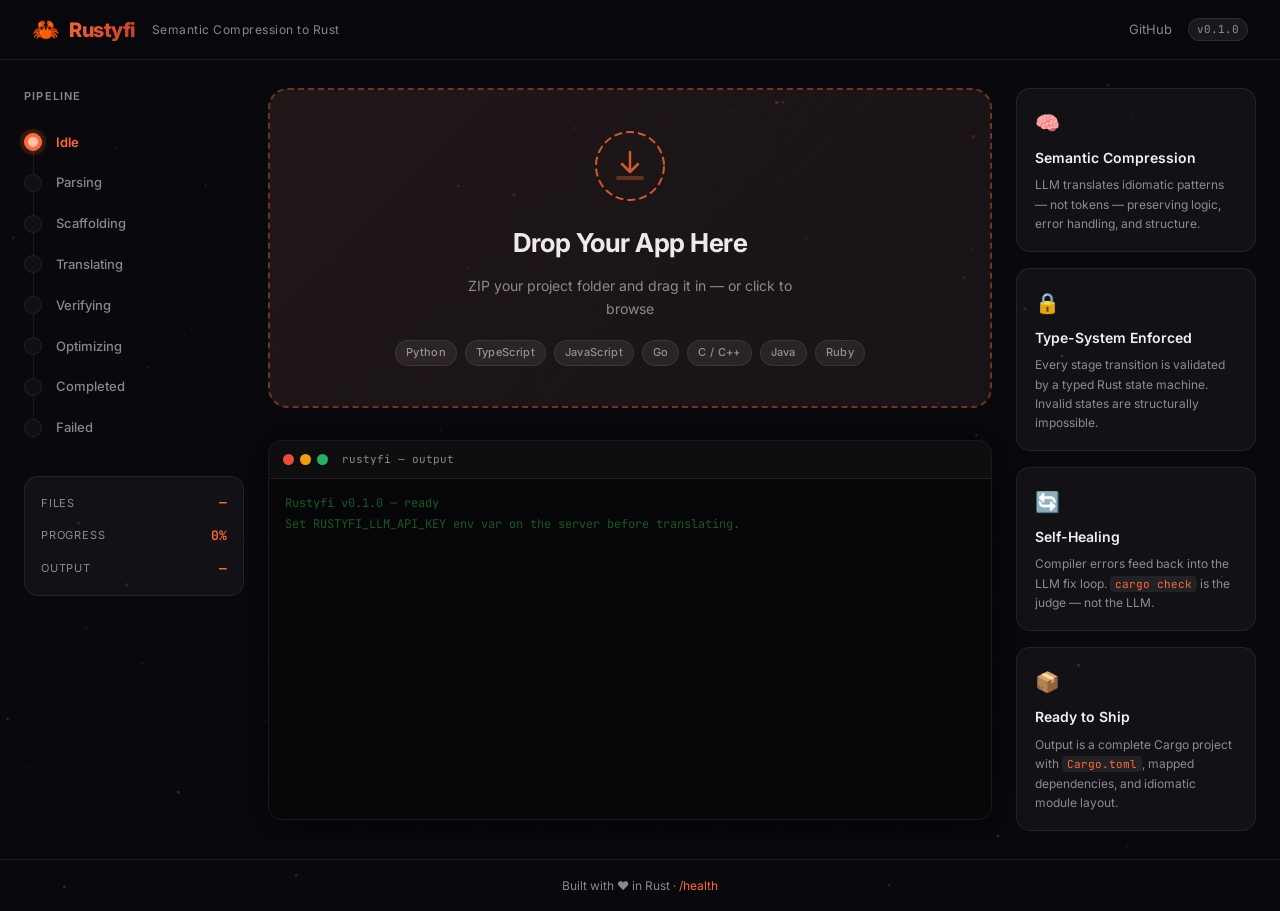
==== web/index.html @ 3c1d8301 "feat: context window management + pre-push hygiene - graph.rs:   ModuleGraph (Kahn topo-sort, cycle " ====
<!DOCTYPE html>
<html lang="en">
<head>
  <meta charset="UTF-8" />
  <meta name="viewport" content="width=device-width, initial-scale=1.0" />
  <title>Rustyfi — Semantic Compression to Rust</title>
  <meta name="description" content="Drop any application and get a production-quality Rust version out. Rustyfi is a deterministic LLM-powered transpiler orchestrated by a typed Rust state machine." />
  <link rel="preconnect" href="https://fonts.googleapis.com" />
  <link rel="preconnect" href="https://fonts.gstatic.com" crossorigin />
  <link href="https://fonts.googleapis.com/css2?family=Inter:wght@300;400;500;600;700;800&family=JetBrains+Mono:wght@400;500&display=swap" rel="stylesheet" />
  <link rel="stylesheet" href="style.css" />
</head>
<body>
  <!-- Background canvas -->
  <canvas id="bg-canvas"></canvas>

  <!-- Nav -->
  <nav class="nav" role="navigation" aria-label="Primary navigation">
    <div class="nav-brand">
      <span class="crab" aria-hidden="true">🦀</span>
      <span class="nav-wordmark">Rustyfi</span>
    </div>
    <p class="nav-tagline">Semantic Compression to Rust</p>
    <div class="nav-actions">
      <a href="https://github.com" class="nav-link" target="_blank" rel="noopener noreferrer">GitHub</a>
      <span class="version-badge">v0.1.0</span>
    </div>
  </nav>

  <!-- Main layout -->
  <main class="main" id="main-content">

    <!-- Pipeline sidebar -->
    <aside class="sidebar" aria-label="Pipeline stages">
      <p class="sidebar-title">Pipeline</p>
      <ul class="stage-list" id="stage-list" role="list">
        <li class="stage active" id="stage-Idle"       data-stage="Idle">       <span class="stage-dot" aria-hidden="true"></span><span class="stage-label">Idle</span></li>
        <li class="stage"       id="stage-Parsing"     data-stage="Parsing">    <span class="stage-dot" aria-hidden="true"></span><span class="stage-label">Parsing</span></li>
        <li class="stage"       id="stage-Scaffolding" data-stage="Scaffolding"><span class="stage-dot" aria-hidden="true"></span><span class="stage-label">Scaffolding</span></li>
        <li class="stage"       id="stage-Translating" data-stage="Translating"><span class="stage-dot" aria-hidden="true"></span><span class="stage-label">Translating</span></li>
        <li class="stage"       id="stage-Verifying"   data-stage="Verifying">  <span class="stage-dot" aria-hidden="true"></span><span class="stage-label">Verifying</span></li>
        <li class="stage"       id="stage-Optimizing"  data-stage="Optimizing"> <span class="stage-dot" aria-hidden="true"></span><span class="stage-label">Optimizing</span></li>
        <li class="stage"       id="stage-Completed"   data-stage="Completed">  <span class="stage-dot" aria-hidden="true"></span><span class="stage-label">Completed</span></li>
        <li class="stage"       id="stage-Failed"      data-stage="Failed">     <span class="stage-dot" aria-hidden="true"></span><span class="stage-label">Failed</span></li>
      </ul>

      <div class="stats-card" aria-live="polite">
        <div class="stat">
          <span class="stat-label">Files</span>
          <span class="stat-value" id="stat-files">—</span>
        </div>
        <div class="stat">
          <span class="stat-label">Progress</span>
          <span class="stat-value" id="stat-progress">0%</span>
        </div>
        <div class="stat">
          <span class="stat-label">Output</span>
          <span class="stat-value" id="stat-size">—</span>
        </div>
      </div>
    </aside>

    <!-- Drop zone + log area -->
    <section class="workspace" aria-label="Translation workspace">

      <!-- Drop zone -->
      <div
        class="dropzone"
        id="dropzone"
        role="button"
        tabindex="0"
        aria-label="Drop your application ZIP here, or click to browse"
        aria-describedby="dropzone-hint"
      >
        <div class="dropzone-inner">
          <div class="drop-icon" aria-hidden="true">
            <svg width="72" height="72" viewBox="0 0 72 72" fill="none">
              <circle cx="36" cy="36" r="34" stroke="currentColor" stroke-width="2" stroke-dasharray="8 4"/>
              <path d="M36 22v20M28 34l8 8 8-8" stroke="currentColor" stroke-width="2.5" stroke-linecap="round" stroke-linejoin="round"/>
              <rect x="22" y="46" width="28" height="4" rx="2" fill="currentColor" opacity="0.4"/>
            </svg>
          </div>
          <h1 class="drop-title">Drop Your App Here</h1>
          <p class="drop-sub" id="dropzone-hint">ZIP your project folder and drag it in — or click to browse</p>
          <div class="drop-tags" aria-label="Supported languages">
            <span class="tag">Python</span>
            <span class="tag">TypeScript</span>
            <span class="tag">JavaScript</span>
            <span class="tag">Go</span>
            <span class="tag">C / C++</span>
            <span class="tag">Java</span>
            <span class="tag">Ruby</span>
          </div>
        </div>
        <input type="file" id="file-input" accept=".zip" aria-hidden="true" tabindex="-1" />
      </div>

      <!-- Progress bar -->
      <div class="progress-wrap" id="progress-wrap" hidden aria-live="polite">
        <div class="progress-bar-track" role="progressbar" aria-valuenow="0" aria-valuemin="0" aria-valuemax="100" id="progress-bar-role">
          <div class="progress-bar-fill" id="progress-bar-fill"></div>
        </div>
        <p class="progress-label" id="progress-label">Starting…</p>
      </div>

      <!-- Current file indicator -->
      <div class="file-indicator" id="file-indicator" hidden aria-live="polite">
        <span class="fi-icon" aria-hidden="true">⚙</span>
        <span class="fi-text" id="fi-text">Processing…</span>
      </div>

      <!-- Action buttons -->
      <div class="action-row" id="action-row">
        <button class="btn-primary" id="btn-translate" hidden>
          <span class="btn-icon" aria-hidden="true">⚡</span> Translate to Rust
        </button>
        <button class="btn-success" id="btn-download" hidden>
          <span class="btn-icon" aria-hidden="true">⬇</span> Download Rust Project
        </button>
        <button class="btn-secondary" id="btn-reset" hidden>
          Start Over
        </button>
      </div>

      <!-- Terminal log -->
      <div class="terminal" id="terminal" aria-label="Translation log" aria-live="polite" role="log">
        <div class="terminal-header">
          <span class="t-dot t-red"   aria-hidden="true"></span>
          <span class="t-dot t-amber" aria-hidden="true"></span>
          <span class="t-dot t-green" aria-hidden="true"></span>
          <span class="t-title">rustyfi — output</span>
        </div>
        <div class="terminal-body" id="terminal-body">
          <p class="t-line t-dim">Rustyfi v0.1.0 — ready</p>
          <p class="t-line t-dim">Set RUSTYFI_LLM_API_KEY env var on the server before translating.</p>
        </div>
      </div>

    </section>

    <!-- Info cards -->
    <aside class="info-sidebar" aria-label="How it works">
      <div class="info-card">
        <div class="info-icon" aria-hidden="true">🧠</div>
        <h2 class="info-title">Semantic Compression</h2>
        <p class="info-body">LLM translates idiomatic patterns — not tokens — preserving logic, error handling, and structure.</p>
      </div>
      <div class="info-card">
        <div class="info-icon" aria-hidden="true">🔒</div>
        <h2 class="info-title">Type-System Enforced</h2>
        <p class="info-body">Every stage transition is validated by a typed Rust state machine. Invalid states are structurally impossible.</p>
      </div>
      <div class="info-card">
        <div class="info-icon" aria-hidden="true">🔄</div>
        <h2 class="info-title">Self-Healing</h2>
        <p class="info-body">Compiler errors feed back into the LLM fix loop. <code>cargo check</code> is the judge — not the LLM.</p>
      </div>
      <div class="info-card">
        <div class="info-icon" aria-hidden="true">📦</div>
        <h2 class="info-title">Ready to Ship</h2>
        <p class="info-body">Output is a complete Cargo project with <code>Cargo.toml</code>, mapped dependencies, and idiomatic module layout.</p>
      </div>
    </aside>

  </main>

  <footer class="footer">
    <p>Built with <span aria-label="love">♥</span> in Rust · <a href="/health" class="footer-link">/health</a></p>
  </footer>

  <script src="app.js"></script>
</body>
</html>
---- web/style.css ----
/* =========================================================
   Rustyfi — Design System
   ========================================================= */

/* --- Tokens --- */
:root {
  --bg:           #08080d;
  --bg2:          #0f0f18;
  --surface:      rgba(255,255,255,0.04);
  --surface-hi:   rgba(255,255,255,0.07);
  --border:       rgba(255,255,255,0.08);
  --border-hi:    rgba(255, 107, 53, 0.45);

  --orange:       #FF6B35;
  --orange-dark:  #c0392b;
  --orange-glow:  rgba(255, 107, 53, 0.25);
  --green:        #39d353;
  --amber:        #f0a500;
  --red:          #e74c3c;
  --muted:        rgba(255,255,255,0.38);
  --text:         #f0f0f5;
  --text-dim:     rgba(240,240,245,0.55);

  --radius-sm:    8px;
  --radius-md:    14px;
  --radius-lg:    20px;

  --shadow-card:  0 4px 32px rgba(0,0,0,0.55);
  --shadow-glow:  0 0 28px rgba(255,107,53,0.3);

  --font-sans:    'Inter', system-ui, sans-serif;
  --font-mono:    'JetBrains Mono', 'Fira Code', monospace;

  --transition:   0.22s cubic-bezier(0.4,0,0.2,1);
}

/* --- Reset --- */
*, *::before, *::after { box-sizing: border-box; margin: 0; padding: 0; }
html { scroll-behavior: smooth; }
body {
  font-family: var(--font-sans);
  background: var(--bg);
  color: var(--text);
  min-height: 100dvh;
  overflow-x: hidden;
  line-height: 1.6;
}

/* --- Background canvas --- */
#bg-canvas {
  position: fixed;
  inset: 0;
  width: 100%;
  height: 100%;
  pointer-events: none;
  z-index: 0;
  opacity: 0.55;
}

/* =========================================================
   Navigation
   ========================================================= */
.nav {
  position: sticky;
  top: 0;
  z-index: 50;
  display: flex;
  align-items: center;
  gap: 16px;
  padding: 0 32px;
  height: 60px;
  background: rgba(8,8,13,0.88);
  backdrop-filter: blur(20px);
  border-bottom: 1px solid var(--border);
}

.nav-brand {
  display: flex;
  align-items: center;
  gap: 10px;
}
.crab { font-size: 22px; }
.nav-wordmark {
  font-size: 20px;
  font-weight: 800;
  letter-spacing: -0.5px;
  background: linear-gradient(135deg, var(--orange), var(--orange-dark));
  -webkit-background-clip: text;
  -webkit-text-fill-color: transparent;
  background-clip: text;
}
.nav-tagline {
  font-size: 12px;
  color: var(--text-dim);
  font-weight: 400;
  letter-spacing: 0.5px;
}
.nav-actions { margin-left: auto; display: flex; align-items: center; gap: 16px; }
.nav-link {
  font-size: 13px;
  color: var(--text-dim);
  text-decoration: none;
  transition: color var(--transition);
}
.nav-link:hover { color: var(--text); }
.version-badge {
  font-size: 11px;
  font-family: var(--font-mono);
  padding: 2px 8px;
  border-radius: 100px;
  background: var(--surface-hi);
  border: 1px solid var(--border);
  color: var(--text-dim);
}

/* =========================================================
   Layout
   ========================================================= */
.main {
  position: relative;
  z-index: 1;
  display: grid;
  grid-template-columns: 220px 1fr 240px;
  gap: 24px;
  max-width: 1380px;
  margin: 0 auto;
  padding: 28px 24px;
  min-height: calc(100dvh - 60px - 48px);
}

/* =========================================================
   Sidebar — Pipeline stages
   ========================================================= */
.sidebar {
  position: sticky;
  top: 84px;
  align-self: start;
}

.sidebar-title {
  font-size: 11px;
  font-weight: 600;
  text-transform: uppercase;
  letter-spacing: 1.2px;
  color: var(--text-dim);
  margin-bottom: 16px;
}

.stage-list {
  list-style: none;
  display: flex;
  flex-direction: column;
  gap: 0;
  position: relative;
}

/* Connecting vertical line */
.stage-list::before {
  content: '';
  position: absolute;
  left: 9px;
  top: 10px;
  bottom: 10px;
  width: 1px;
  background: linear-gradient(to bottom, var(--border), var(--border));
}

.stage {
  display: flex;
  align-items: center;
  gap: 14px;
  padding: 10px 0;
  cursor: default;
  position: relative;
}

.stage-dot {
  width: 18px;
  height: 18px;
  border-radius: 50%;
  background: var(--bg2);
  border: 1.5px solid var(--border);
  flex-shrink: 0;
  position: relative;
  z-index: 1;
  transition: all var(--transition);
}

.stage-label {
  font-size: 13px;
  font-weight: 500;
  color: var(--text-dim);
  transition: color var(--transition);
}

/* Active state */
.stage.active .stage-dot {
  background: var(--orange);
  border-color: var(--orange);
  box-shadow: 0 0 12px var(--orange-glow), 0 0 0 4px rgba(255,107,53,0.12);
}
.stage.active .stage-dot::after {
  content: '';
  position: absolute;
  inset: 3px;
  border-radius: 50%;
  background: rgba(255,255,255,0.6);
  animation: pulse-inner 1.6s ease-in-out infinite;
}
.stage.active .stage-label { color: var(--orange); font-weight: 600; }

/* Done state */
.stage.done .stage-dot {
  background: rgba(57, 211, 83, 0.15);
  border-color: var(--green);
}
.stage.done .stage-dot::after {
  content: '✓';
  position: absolute;
  inset: 0;
  display: flex;
  align-items: center;
  justify-content: center;
  font-size: 9px;
  color: var(--green);
}
.stage.done .stage-label { color: var(--green); }

/* Failed state */
.stage.failed .stage-dot {
  border-color: var(--red);
  background: rgba(231,76,60,0.15);
}
.stage.failed .stage-label { color: var(--red); }

@keyframes pulse-inner {
  0%, 100% { opacity: 0.8; transform: scale(1); }
  50% { opacity: 0.3; transform: scale(0.7); }
}

/* Stats card */
.stats-card {
  margin-top: 28px;
  background: var(--surface);
  border: 1px solid var(--border);
  border-radius: var(--radius-md);
  padding: 16px;
  display: flex;
  flex-direction: column;
  gap: 12px;
}
.stat { display: flex; justify-content: space-between; align-items: center; }
.stat-label { font-size: 11px; color: var(--text-dim); text-transform: uppercase; letter-spacing: 0.8px; }
.stat-value { font-size: 13px; font-family: var(--font-mono); font-weight: 600; color: var(--orange); }

/* =========================================================
   Drop Zone
   ========================================================= */
.workspace { display: flex; flex-direction: column; gap: 16px; }

.dropzone {
  position: relative;
  border-radius: var(--radius-lg);
  border: 2px dashed rgba(255,107,53,0.4);
  background: var(--surface);
  display: flex;
  align-items: center;
  justify-content: center;
  min-height: 280px;
  cursor: pointer;
  transition: all var(--transition);
  overflow: hidden;
}

.dropzone::before {
  content: '';
  position: absolute;
  inset: -2px;
  border-radius: inherit;
  background: linear-gradient(135deg, rgba(255,107,53,0.06), rgba(192,57,43,0.04));
  pointer-events: none;
}

/* Animated dashed border */
@property --dash-offset {
  syntax: '<number>';
  initial-value: 0;
  inherits: false;
}

.dropzone {
  animation: dash-spin 6s linear infinite;
}
@keyframes dash-spin {
  from { border-dash-offset: 0; }
  to   { border-dash-offset: 40; }
}

.dropzone:hover,
.dropzone.drag-over {
  border-color: var(--orange);
  background: rgba(255,107,53,0.06);
  box-shadow: var(--shadow-glow), inset 0 0 60px rgba(255,107,53,0.04);
  transform: scale(1.005);
}

.dropzone:focus-visible {
  outline: 2px solid var(--orange);
  outline-offset: 4px;
}

.dropzone-inner {
  display: flex;
  flex-direction: column;
  align-items: center;
  gap: 12px;
  padding: 40px 24px;
  text-align: center;
}

.drop-icon {
  color: var(--orange);
  opacity: 0.8;
  transition: transform var(--transition), opacity var(--transition);
}
.dropzone:hover .drop-icon { transform: translateY(-4px); opacity: 1; }

.drop-title {
  font-size: 26px;
  font-weight: 700;
  letter-spacing: -0.5px;
  color: var(--text);
}
.drop-sub {
  font-size: 14px;
  color: var(--text-dim);
  max-width: 340px;
}

.drop-tags {
  display: flex;
  flex-wrap: wrap;
  gap: 8px;
  justify-content: center;
  margin-top: 8px;
}
.tag {
  font-size: 11px;
  font-weight: 500;
  padding: 3px 10px;
  border-radius: 100px;
  background: var(--surface-hi);
  border: 1px solid var(--border);
  color: var(--text-dim);
  letter-spacing: 0.3px;
}

#file-input {
  position: absolute;
  inset: 0;
  opacity: 0;
  cursor: pointer;
}

/* =========================================================
   Progress bar
   ========================================================= */
.progress-wrap {
  display: flex;
  flex-direction: column;
  gap: 8px;
}
.progress-bar-track {
  height: 6px;
  background: var(--surface-hi);
  border-radius: 100px;
  overflow: hidden;
}
.progress-bar-fill {
  height: 100%;
  width: 0%;
  border-radius: 100px;
  background: linear-gradient(90deg, var(--orange), var(--orange-dark));
  transition: width 0.4s ease;
  box-shadow: 0 0 12px rgba(255,107,53,0.5);
}
.progress-label { font-size: 12px; color: var(--text-dim); font-family: var(--font-mono); }

/* =========================================================
   File indicator
   ========================================================= */
.file-indicator {
  display: flex;
  align-items: center;
  gap: 10px;
  padding: 10px 14px;
  background: var(--surface);
  border: 1px solid var(--border);
  border-radius: var(--radius-sm);
  font-family: var(--font-mono);
  font-size: 12px;
  color: var(--text-dim);
}
.fi-icon {
  color: var(--orange);
  animation: spin 2s linear infinite;
}
@keyframes spin { to { transform: rotate(360deg); } }
.fi-text { color: var(--text); overflow: hidden; text-overflow: ellipsis; white-space: nowrap; }

/* =========================================================
   Buttons
   ========================================================= */
.action-row {
  display: flex;
  gap: 12px;
  flex-wrap: wrap;
}

.btn-primary, .btn-success, .btn-secondary {
  display: inline-flex;
  align-items: center;
  gap: 8px;
  padding: 12px 24px;
  border-radius: var(--radius-sm);
  border: none;
  font-family: var(--font-sans);
  font-size: 14px;
  font-weight: 600;
  cursor: pointer;
  transition: all var(--transition);
  letter-spacing: 0.2px;
}

.btn-primary {
  background: linear-gradient(135deg, var(--orange), var(--orange-dark));
  color: #fff;
  box-shadow: 0 4px 20px rgba(255,107,53,0.35);
}
.btn-primary:hover {
  transform: translateY(-1px);
  box-shadow: 0 6px 28px rgba(255,107,53,0.5);
}
.btn-primary:active { transform: translateY(0); }

.btn-success {
  background: linear-gradient(135deg, #27ae60, #1e8449);
  color: #fff;
  box-shadow: 0 4px 20px rgba(39,174,96,0.35);
  animation: glow-pulse 2s ease-in-out infinite;
}
@keyframes glow-pulse {
  0%, 100% { box-shadow: 0 4px 20px rgba(39,174,96,0.35); }
  50%       { box-shadow: 0 4px 32px rgba(39,174,96,0.6); }
}
.btn-success:hover { transform: translateY(-1px); }

.btn-secondary {
  background: var(--surface-hi);
  border: 1px solid var(--border);
  color: var(--text-dim);
}
.btn-secondary:hover { color: var(--text); background: var(--surface); }

.btn-icon { font-style: normal; }

/* =========================================================
   Terminal
   ========================================================= */
.terminal {
  border-radius: var(--radius-md);
  background: #060608;
  border: 1px solid var(--border);
  overflow: hidden;
  flex: 1;
  min-height: 220px;
  max-height: 380px;
  display: flex;
  flex-direction: column;
  box-shadow: var(--shadow-card);
}

.terminal-header {
  display: flex;
  align-items: center;
  gap: 6px;
  padding: 10px 14px;
  background: rgba(255,255,255,0.03);
  border-bottom: 1px solid var(--border);
}
.t-dot {
  width: 11px; height: 11px;
  border-radius: 50%;
}
.t-red   { background: #e74c3c; }
.t-amber { background: #f39c12; }
.t-green { background: #27ae60; }
.t-title {
  margin-left: 8px;
  font-size: 11px;
  color: var(--text-dim);
  font-family: var(--font-mono);
}

.terminal-body {
  padding: 14px 16px;
  flex: 1;
  overflow-y: auto;
  font-family: var(--font-mono);
  font-size: 12px;
  line-height: 1.7;
  color: var(--green);
  scrollbar-width: thin;
  scrollbar-color: rgba(255,255,255,0.1) transparent;
}
.terminal-body::-webkit-scrollbar { width: 4px; }
.terminal-body::-webkit-scrollbar-track { background: transparent; }
.terminal-body::-webkit-scrollbar-thumb { background: rgba(255,255,255,0.1); border-radius: 2px; }

.t-line { white-space: pre-wrap; word-break: break-all; }
.t-dim  { color: rgba(57, 211, 83, 0.4); }
.t-warn { color: var(--amber); }
.t-err  { color: var(--red); }
.t-ok   { color: var(--green); }
.t-info { color: #79b8ff; }

/* =========================================================
   Info sidebar (right)
   ========================================================= */
.info-sidebar {
  display: flex;
  flex-direction: column;
  gap: 16px;
  position: sticky;
  top: 84px;
  align-self: start;
}

.info-card {
  background: var(--surface);
  border: 1px solid var(--border);
  border-radius: var(--radius-md);
  padding: 18px;
  transition: border-color var(--transition), transform var(--transition);
}
.info-card:hover {
  border-color: var(--border-hi);
  transform: translateY(-2px);
}

.info-icon { font-size: 20px; margin-bottom: 8px; }
.info-title {
  font-size: 14px;
  font-weight: 600;
  color: var(--text);
  margin-bottom: 6px;
}
.info-body {
  font-size: 12px;
  color: var(--text-dim);
  line-height: 1.6;
}
.info-body code {
  font-family: var(--font-mono);
  background: var(--surface-hi);
  padding: 1px 5px;
  border-radius: 4px;
  font-size: 11px;
  color: var(--orange);
}

/* =========================================================
   Footer
   ========================================================= */
.footer {
  position: relative;
  z-index: 1;
  text-align: center;
  padding: 16px;
  font-size: 12px;
  color: var(--text-dim);
  border-top: 1px solid var(--border);
}
.footer-link { color: var(--orange); text-decoration: none; }
.footer-link:hover { text-decoration: underline; }

/* =========================================================
   Utility
   ========================================================= */
[hidden] { display: none !important; }

/* =========================================================
   Responsive
   ========================================================= */
@media (max-width: 1100px) {
  .main { grid-template-columns: 200px 1fr; }
  .info-sidebar { display: none; }
}
@media (max-width: 720px) {
  .main { grid-template-columns: 1fr; }
  .sidebar { display: none; }
  .nav-tagline { display: none; }
}
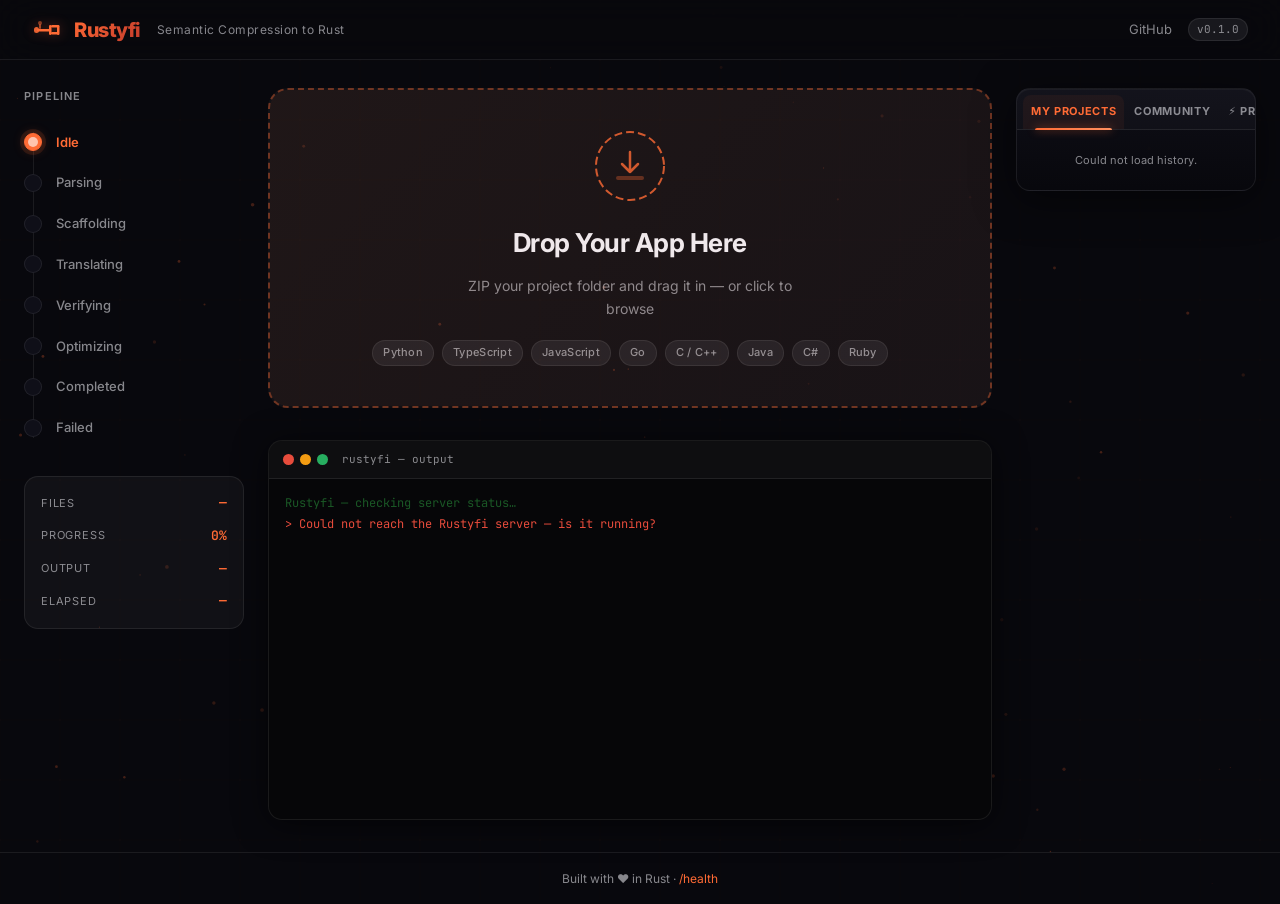
==== commit 91fb0fd7: "feat: rustyfi CLI, translation reliability overhaul, and release tooling Engine reliability (toward " ====
--- a/web/index.html
+++ b/web/index.html
@@ -17,7 +17,17 @@
   <!-- Nav -->
   <nav class="nav" role="navigation" aria-label="Primary navigation">
     <div class="nav-brand">
-      <span class="crab" aria-hidden="true">🦀</span>
+      <!-- Trombone SVG logo -->
+      <svg class="trombone-logo" width="32" height="32" viewBox="0 0 32 32" fill="none" aria-hidden="true">
+        <rect x="2" y="13" width="5" height="6" rx="2.5" fill="currentColor" opacity="0.9"/>
+        <rect x="5" y="15" width="14" height="2.5" rx="1.25" fill="currentColor"/>
+        <rect x="17" y="11" width="2.5" height="10" rx="1.25" fill="currentColor"/>
+        <rect x="19" y="11" width="8" height="2.5" rx="1.25" fill="currentColor"/>
+        <rect x="19" y="18" width="8" height="2.5" rx="1.25" fill="currentColor"/>
+        <rect x="25" y="11" width="2.5" height="10" rx="1.25" fill="currentColor"/>
+        <rect x="7" y="10" width="2" height="5" rx="1" fill="currentColor" opacity="0.6"/>
+        <circle cx="8" cy="9" r="2" fill="currentColor" opacity="0.5"/>
+      </svg>
       <span class="nav-wordmark">Rustyfi</span>
     </div>
     <p class="nav-tagline">Semantic Compression to Rust</p>
@@ -56,6 +66,10 @@
         <div class="stat">
           <span class="stat-label">Output</span>
           <span class="stat-value" id="stat-size">—</span>
+        </div>
+        <div class="stat">
+          <span class="stat-label">Elapsed</span>
+          <span class="stat-value" id="stat-elapsed">—</span>
         </div>
       </div>
     </aside>
@@ -89,6 +103,7 @@
             <span class="tag">Go</span>
             <span class="tag">C / C++</span>
             <span class="tag">Java</span>
+            <span class="tag">C#</span>
             <span class="tag">Ruby</span>
           </div>
         </div>
@@ -96,17 +111,33 @@
       </div>
 
       <!-- Progress bar -->
-      <div class="progress-wrap" id="progress-wrap" hidden aria-live="polite">
+      <div class="progress-wrap" id="progress-wrap" hidden>
         <div class="progress-bar-track" role="progressbar" aria-valuenow="0" aria-valuemin="0" aria-valuemax="100" id="progress-bar-role">
           <div class="progress-bar-fill" id="progress-bar-fill"></div>
         </div>
         <p class="progress-label" id="progress-label">Starting…</p>
       </div>
 
-      <!-- Current file indicator -->
-      <div class="file-indicator" id="file-indicator" hidden aria-live="polite">
+      <!-- Current file indicator (decorative spinner — announced via #sr-status
+           at a sane cadence instead of 3×/second) -->
+      <div class="file-indicator" id="file-indicator" hidden>
         <span class="fi-icon" aria-hidden="true">⚙</span>
         <span class="fi-text" id="fi-text">Processing…</span>
+      </div>
+
+      <!-- Throttled screen-reader announcements -->
+      <p id="sr-status" class="visually-hidden" role="status" aria-live="polite"></p>
+
+      <!-- Result banner — the honest at-a-glance outcome -->
+      <div class="result-banner" id="result-banner" hidden role="status">
+        <div class="result-head">
+          <span class="result-icon" id="result-icon" aria-hidden="true">✓</span>
+          <div class="result-headline">
+            <p class="result-title" id="result-title">Done</p>
+            <p class="result-sub" id="result-sub"></p>
+          </div>
+        </div>
+        <div class="result-chips" id="result-chips"></div>
       </div>
 
       <!-- Action buttons -->
@@ -131,34 +162,90 @@
           <span class="t-title">rustyfi — output</span>
         </div>
         <div class="terminal-body" id="terminal-body">
-          <p class="t-line t-dim">Rustyfi v0.1.0 — ready</p>
-          <p class="t-line t-dim">Set RUSTYFI_LLM_API_KEY env var on the server before translating.</p>
+          <p class="t-line t-dim">Rustyfi — checking server status…</p>
         </div>
       </div>
 
     </section>
 
-    <!-- Info cards -->
-    <aside class="info-sidebar" aria-label="How it works">
-      <div class="info-card">
-        <div class="info-icon" aria-hidden="true">🧠</div>
-        <h2 class="info-title">Semantic Compression</h2>
-        <p class="info-body">LLM translates idiomatic patterns — not tokens — preserving logic, error handling, and structure.</p>
-      </div>
-      <div class="info-card">
-        <div class="info-icon" aria-hidden="true">🔒</div>
-        <h2 class="info-title">Type-System Enforced</h2>
-        <p class="info-body">Every stage transition is validated by a typed Rust state machine. Invalid states are structurally impossible.</p>
-      </div>
-      <div class="info-card">
-        <div class="info-icon" aria-hidden="true">🔄</div>
-        <h2 class="info-title">Self-Healing</h2>
-        <p class="info-body">Compiler errors feed back into the LLM fix loop. <code>cargo check</code> is the judge — not the LLM.</p>
-      </div>
-      <div class="info-card">
-        <div class="info-icon" aria-hidden="true">📦</div>
-        <h2 class="info-title">Ready to Ship</h2>
-        <p class="info-body">Output is a complete Cargo project with <code>Cargo.toml</code>, mapped dependencies, and idiomatic module layout.</p>
+    <!-- Right panel: History + Community + Provider -->
+    <aside class="info-sidebar" aria-label="Projects">
+      <!-- Tab bar -->
+      <div class="panel-tabs">
+        <button class="panel-tab active" id="tab-mine" onclick="switchTab('mine')">My Projects<span class="tab-pip" id="history-pip" hidden></span></button>
+        <button class="panel-tab" id="tab-community" onclick="switchTab('community')">Community</button>
+        <button class="panel-tab" id="tab-provider" onclick="switchTab('provider')">⚡ Provider</button>
+      </div>
+
+      <!-- My Projects panel -->
+      <div id="panel-mine" class="panel-body">
+        <div id="history-list" class="project-list">
+          <p class="panel-empty">No translations yet.<br>Run one to see it here!</p>
+        </div>
+      </div>
+
+      <!-- Community panel -->
+      <div id="panel-community" class="panel-body" hidden>
+        <div id="community-list" class="project-list">
+          <p class="panel-empty">Loading…</p>
+        </div>
+        <div class="community-cta">
+          Translated something cool?<br>
+          <a href="https://github.com" target="_blank" rel="noopener">Submit a PR</a> to add it here!
+        </div>
+      </div>
+
+      <!-- Provider panel -->
+      <div id="panel-provider" class="panel-body" hidden>
+        <!-- Current status -->
+        <div class="provider-status-card" id="provider-status-card">
+          <div class="provider-status-row">
+            <span class="provider-dot" id="provider-dot"></span>
+            <span class="provider-name" id="provider-name">Loading…</span>
+          </div>
+          <div class="provider-model" id="provider-model"></div>
+        </div>
+
+        <!-- Grok section -->
+        <div class="provider-section">
+          <div class="provider-section-header">
+            <span class="provider-logo-xai" aria-hidden="true">𝕏</span>
+            <span>xAI Grok</span>
+          </div>
+          <p class="provider-desc">Use your existing <strong>SuperGrok</strong> subscription — no API key needed. Reads OAuth token from <code>~/.grok/auth.json</code>.</p>
+          <div class="provider-models">
+            <span class="provider-model-chip active">grok-build</span>
+            <span class="provider-model-chip">composer-2.5</span>
+          </div>
+          <button class="btn-grok" id="btn-grok-connect" onclick="grokConnect()">
+            <span class="btn-icon">𝕏</span> Connect Grok Account
+          </button>
+          <div id="grok-device-code-box" class="device-code-box" hidden>
+            <p class="device-code-instruction">Open this URL and enter the code:</p>
+            <a class="device-code-url" id="grok-verify-url" href="#" target="_blank" rel="noopener"></a>
+            <div class="device-code-pill" id="grok-user-code"></div>
+            <p class="device-code-waiting"><span class="heartbeat-dot"></span> Waiting for approval…</p>
+          </div>
+          <div id="grok-authed-badge" class="authed-badge" hidden>
+            <span>✓</span> Connected — token auto-refreshes
+          </div>
+          <p class="provider-launch-hint">Restart server with <code>RUSTYFI_PROVIDER=grok</code> to activate.</p>
+        </div>
+
+        <!-- OpenRouter section -->
+        <div class="provider-section">
+          <div class="provider-section-header">
+            <span class="provider-logo-or" aria-hidden="true">◈</span>
+            <span>OpenRouter</span>
+          </div>
+          <p class="provider-desc">Use any model via OpenRouter with your API key.</p>
+          <div class="provider-models">
+            <span class="provider-model-chip active">gemini-2.5-flash</span>
+            <span class="provider-model-chip">gpt-4o</span>
+            <span class="provider-model-chip">claude-opus-4</span>
+          </div>
+          <p class="provider-launch-hint">Start with <code>RUSTYFI_PROVIDER=openai RUSTYFI_LLM_API_KEY=…</code></p>
+        </div>
       </div>
     </aside>
 
--- a/web/style.css
+++ b/web/style.css
@@ -17,9 +17,13 @@
   --green:        #39d353;
   --amber:        #f0a500;
   --red:          #e74c3c;
+  --blue:         #79b8ff;
   --muted:        rgba(255,255,255,0.38);
   --text:         #f0f0f5;
   --text-dim:     rgba(240,240,245,0.55);
+  /* Aliases used by the provider panel */
+  --text-primary: var(--text);
+  --text-muted:   var(--text-dim);
 
   --radius-sm:    8px;
   --radius-md:    14px;
@@ -79,7 +83,18 @@
   align-items: center;
   gap: 10px;
 }
-.crab { font-size: 22px; }
+
+/* Trombone logo */
+.trombone-logo {
+  color: var(--orange);
+  flex-shrink: 0;
+  filter: drop-shadow(0 0 6px rgba(255,107,53,0.4));
+  transition: transform var(--transition), filter var(--transition);
+}
+.nav-brand:hover .trombone-logo {
+  transform: rotate(-8deg) scale(1.08);
+  filter: drop-shadow(0 0 12px rgba(255,107,53,0.7));
+}
 .nav-wordmark {
   font-size: 20px;
   font-weight: 800;
@@ -281,21 +296,6 @@
   pointer-events: none;
 }
 
-/* Animated dashed border */
-@property --dash-offset {
-  syntax: '<number>';
-  initial-value: 0;
-  inherits: false;
-}
-
-.dropzone {
-  animation: dash-spin 6s linear infinite;
-}
-@keyframes dash-spin {
-  from { border-dash-offset: 0; }
-  to   { border-dash-offset: 40; }
-}
-
 .dropzone:hover,
 .dropzone.drag-over {
   border-color: var(--orange);
@@ -525,48 +525,614 @@
 .t-info { color: #79b8ff; }
 
 /* =========================================================
-   Info sidebar (right)
+   Right panel — My Projects + Community (premium redesign)
    ========================================================= */
 .info-sidebar {
   display: flex;
   flex-direction: column;
-  gap: 16px;
   position: sticky;
   top: 84px;
   align-self: start;
-}
-
-.info-card {
-  background: var(--surface);
+  max-height: calc(100dvh - 100px);
+  overflow: hidden;
+  background: linear-gradient(180deg, rgba(15,15,24,0.95) 0%, rgba(8,8,13,0.98) 100%);
   border: 1px solid var(--border);
   border-radius: var(--radius-md);
-  padding: 18px;
-  transition: border-color var(--transition), transform var(--transition);
-}
-.info-card:hover {
-  border-color: var(--border-hi);
+  box-shadow: 0 8px 40px rgba(0,0,0,0.5), inset 0 1px 0 rgba(255,255,255,0.04);
+}
+
+/* ── Tab bar ── */
+.panel-tabs {
+  display: flex;
+  position: relative;
+  flex-shrink: 0;
+  padding: 6px 6px 0;
+  gap: 2px;
+  background: rgba(255,255,255,0.02);
+  border-bottom: 1px solid var(--border);
+}
+
+.panel-tab {
+  flex: 1;
+  position: relative;
+  padding: 9px 8px 11px;
+  font-size: 11px;
+  font-weight: 700;
+  font-family: var(--font-sans);
+  letter-spacing: 0.06em;
+  text-transform: uppercase;
+  color: var(--text-dim);
+  background: transparent;
+  border: none;
+  border-radius: 8px 8px 0 0;
+  cursor: pointer;
+  transition: color 0.18s ease;
+  white-space: nowrap;
+}
+.panel-tab:hover { color: rgba(240,240,245,0.85); }
+
+/* Sliding underline indicator */
+.panel-tab::after {
+  content: '';
+  position: absolute;
+  bottom: -1px;
+  left: 12%;
+  right: 12%;
+  height: 2px;
+  border-radius: 2px 2px 0 0;
+  background: linear-gradient(90deg, var(--orange), #ff9060);
+  box-shadow: 0 0 8px rgba(255,107,53,0.7);
+  opacity: 0;
+  transform: scaleX(0.4);
+  transition: opacity 0.2s ease, transform 0.22s cubic-bezier(0.34,1.56,0.64,1);
+}
+.panel-tab.active {
+  color: var(--orange);
+  background: rgba(255,107,53,0.06);
+}
+.panel-tab.active::after {
+  opacity: 1;
+  transform: scaleX(1);
+}
+
+/* Tab icon pip */
+.panel-tab .tab-pip {
+  display: inline-block;
+  width: 6px;
+  height: 6px;
+  border-radius: 50%;
+  background: var(--orange);
+  box-shadow: 0 0 6px var(--orange);
+  margin-left: 5px;
+  vertical-align: middle;
+  margin-top: -2px;
+  animation: pip-pulse 2s ease-in-out infinite;
+}
+@keyframes pip-pulse {
+  0%,100% { opacity: 1; transform: scale(1); }
+  50%      { opacity: 0.4; transform: scale(0.7); }
+}
+
+/* ── Panel body ── */
+.panel-body {
+  flex: 1;
+  overflow-y: auto;
+  padding: 14px 12px 12px;
+  scrollbar-width: thin;
+  scrollbar-color: rgba(255,107,53,0.15) transparent;
+}
+.panel-body::-webkit-scrollbar { width: 3px; }
+.panel-body::-webkit-scrollbar-track { background: transparent; }
+.panel-body::-webkit-scrollbar-thumb { background: rgba(255,107,53,0.2); border-radius: 2px; }
+
+/* ── Empty state ── */
+.panel-empty-wrap {
+  display: flex;
+  flex-direction: column;
+  align-items: center;
+  gap: 12px;
+  padding: 28px 16px;
+  text-align: center;
+}
+.panel-empty-icon {
+  width: 52px;
+  height: 52px;
+  border-radius: 16px;
+  background: rgba(255,107,53,0.06);
+  border: 1px solid rgba(255,107,53,0.12);
+  display: flex;
+  align-items: center;
+  justify-content: center;
+  font-size: 22px;
+  animation: empty-float 3s ease-in-out infinite;
+}
+@keyframes empty-float {
+  0%,100% { transform: translateY(0);   box-shadow: 0 4px 20px rgba(255,107,53,0.08); }
+  50%     { transform: translateY(-5px); box-shadow: 0 10px 28px rgba(255,107,53,0.18); }
+}
+.panel-empty-title {
+  font-size: 13px;
+  font-weight: 700;
+  color: var(--text);
+  letter-spacing: -0.2px;
+}
+.panel-empty-sub {
+  font-size: 11px;
+  color: var(--text-dim);
+  line-height: 1.6;
+  max-width: 180px;
+}
+
+/* Legacy .panel-empty for inline use */
+.panel-empty {
+  font-size: 11px;
+  color: var(--text-dim);
+  text-align: center;
+  padding: 8px 4px;
+  line-height: 1.6;
+}
+
+/* ── Project list ── */
+.project-list {
+  display: flex;
+  flex-direction: column;
+  gap: 8px;
+}
+
+/* ── My Project card ── */
+.project-card {
+  position: relative;
+  background: linear-gradient(135deg, rgba(20,20,32,0.9) 0%, rgba(12,12,20,0.95) 100%);
+  border: 1px solid rgba(255,255,255,0.07);
+  border-radius: 10px;
+  padding: 13px 13px 10px;
+  overflow: hidden;
+  transition: border-color 0.2s ease, transform 0.18s ease, box-shadow 0.2s ease;
+  cursor: default;
+}
+.project-card::before {
+  content: '';
+  position: absolute;
+  inset: 0;
+  border-radius: 10px;
+  background: linear-gradient(135deg, rgba(255,107,53,0.04) 0%, transparent 60%);
+  opacity: 0;
+  transition: opacity 0.2s ease;
+  pointer-events: none;
+}
+.project-card:hover {
+  border-color: rgba(255,107,53,0.35);
   transform: translateY(-2px);
-}
-
-.info-icon { font-size: 20px; margin-bottom: 8px; }
-.info-title {
-  font-size: 14px;
+  box-shadow: 0 8px 32px rgba(0,0,0,0.4), 0 0 0 1px rgba(255,107,53,0.1);
+}
+.project-card:hover::before { opacity: 1; }
+
+/* Left accent bar */
+.project-card::after {
+  content: '';
+  position: absolute;
+  left: 0; top: 20%; bottom: 20%;
+  width: 2px;
+  border-radius: 0 2px 2px 0;
+  background: linear-gradient(180deg, var(--orange), #ff9060);
+  opacity: 0;
+  transition: opacity 0.2s ease;
+}
+.project-card:hover::after { opacity: 1; }
+
+.project-card-header {
+  display: flex;
+  align-items: flex-start;
+  justify-content: space-between;
+  margin-bottom: 6px;
+  gap: 6px;
+}
+
+.project-card-name {
+  font-size: 12px;
+  font-weight: 700;
+  color: var(--text);
+  line-height: 1.3;
+  letter-spacing: -0.1px;
+  overflow: hidden;
+  text-overflow: ellipsis;
+  white-space: nowrap;
+  max-width: 120px;
+}
+
+.lang-badge {
+  flex-shrink: 0;
+  font-size: 8px;
+  font-weight: 800;
+  padding: 2px 7px;
+  border-radius: 4px;
+  background: rgba(255,107,53,0.12);
+  border: 1px solid rgba(255,107,53,0.2);
+  color: var(--orange);
+  text-transform: uppercase;
+  letter-spacing: 0.8px;
+}
+
+.project-card-meta {
+  font-size: 10px;
+  color: var(--text-dim);
+  font-family: var(--font-mono);
+  margin-bottom: 10px;
+  display: flex;
+  gap: 8px;
+  flex-wrap: wrap;
+}
+.project-card-meta span { display: flex; align-items: center; gap: 3px; }
+
+/* Mini stat bar */
+.project-stat-bar {
+  height: 3px;
+  background: rgba(255,255,255,0.06);
+  border-radius: 2px;
+  margin-bottom: 10px;
+  overflow: hidden;
+}
+.project-stat-bar-fill {
+  height: 100%;
+  border-radius: 2px;
+  background: linear-gradient(90deg, var(--orange), #ff9060);
+  box-shadow: 0 0 6px rgba(255,107,53,0.5);
+  transition: width 0.6s cubic-bezier(0.34,1.56,0.64,1);
+}
+
+.project-card-actions {
+  display: flex;
+  align-items: center;
+  gap: 6px;
+}
+
+.project-card-dl {
+  display: inline-flex;
+  align-items: center;
+  gap: 4px;
+  font-size: 10px;
+  font-weight: 700;
+  color: var(--green);
+  background: rgba(57,211,83,0.08);
+  border: 1px solid rgba(57,211,83,0.18);
+  border-radius: 6px;
+  padding: 4px 10px;
+  cursor: pointer;
+  text-decoration: none;
+  letter-spacing: 0.3px;
+  transition: all 0.18s ease;
+}
+.project-card-dl:hover {
+  background: rgba(57,211,83,0.16);
+  border-color: rgba(57,211,83,0.35);
+  box-shadow: 0 0 12px rgba(57,211,83,0.2);
+  transform: translateY(-1px);
+}
+
+.project-card-time {
+  margin-left: auto;
+  font-size: 9px;
+  color: rgba(240,240,245,0.25);
+  font-family: var(--font-mono);
+}
+
+/* ── Community card ── */
+.community-card {
+  position: relative;
+  background: linear-gradient(135deg, rgba(20,20,40,0.9) 0%, rgba(10,10,22,0.95) 100%);
+  border: 1px solid rgba(255,255,255,0.07);
+  border-radius: 10px;
+  padding: 13px;
+  overflow: hidden;
+  transition: border-color 0.2s ease, transform 0.18s ease, box-shadow 0.2s ease;
+}
+.community-card:hover {
+  border-color: rgba(121,184,255,0.3);
+  transform: translateY(-2px);
+  box-shadow: 0 8px 32px rgba(0,0,0,0.4), 0 0 0 1px rgba(121,184,255,0.08);
+}
+.community-card-top {
+  display: flex;
+  align-items: center;
+  gap: 8px;
+  margin-bottom: 7px;
+}
+.community-avatar {
+  width: 28px;
+  height: 28px;
+  border-radius: 8px;
+  background: linear-gradient(135deg, #1a2040, #0d1530);
+  border: 1px solid rgba(121,184,255,0.15);
+  display: flex;
+  align-items: center;
+  justify-content: center;
+  font-size: 13px;
+  flex-shrink: 0;
+}
+.community-card-name {
+  font-size: 12px;
+  font-weight: 700;
+  color: var(--text);
+  letter-spacing: -0.1px;
+  flex: 1;
+  overflow: hidden;
+  text-overflow: ellipsis;
+  white-space: nowrap;
+}
+.community-lang-badge {
+  flex-shrink: 0;
+  font-size: 8px;
+  font-weight: 800;
+  padding: 2px 7px;
+  border-radius: 4px;
+  background: rgba(121,184,255,0.1);
+  border: 1px solid rgba(121,184,255,0.18);
+  color: var(--blue);
+  text-transform: uppercase;
+  letter-spacing: 0.8px;
+}
+.community-desc {
+  font-size: 11px;
+  color: var(--text-dim);
+  line-height: 1.5;
+  margin-bottom: 10px;
+}
+.community-card-footer {
+  display: flex;
+  align-items: center;
+  gap: 6px;
+}
+.community-gh-btn {
+  display: inline-flex;
+  align-items: center;
+  gap: 4px;
+  font-size: 10px;
+  font-weight: 700;
+  color: var(--blue);
+  background: rgba(121,184,255,0.08);
+  border: 1px solid rgba(121,184,255,0.18);
+  border-radius: 6px;
+  padding: 4px 10px;
+  text-decoration: none;
+  letter-spacing: 0.3px;
+  transition: all 0.18s ease;
+}
+.community-gh-btn:hover {
+  background: rgba(121,184,255,0.15);
+  border-color: rgba(121,184,255,0.35);
+  box-shadow: 0 0 12px rgba(121,184,255,0.15);
+  transform: translateY(-1px);
+}
+.community-by {
+  margin-left: auto;
+  font-size: 9px;
+  color: rgba(240,240,245,0.25);
+  font-family: var(--font-mono);
+}
+
+/* Community submit CTA */
+.community-cta {
+  margin-top: 10px;
+  padding: 10px 12px;
+  background: rgba(255,107,53,0.04);
+  border: 1px dashed rgba(255,107,53,0.18);
+  border-radius: 8px;
+  font-size: 10px;
+  color: var(--text-dim);
+  text-align: center;
+  line-height: 1.6;
+}
+.community-cta a {
+  color: var(--orange);
+  text-decoration: none;
   font-weight: 600;
-  color: var(--text);
+}
+.community-cta a:hover { text-decoration: underline; }
+
+/* =========================================================
+   Provider Panel
+   ========================================================= */
+
+.provider-status-card {
+  background: linear-gradient(135deg, rgba(255,255,255,0.06), rgba(255,255,255,0.02));
+  border: 1px solid rgba(255,255,255,0.1);
+  border-radius: 12px;
+  padding: 14px 16px;
+  margin: 0 0 14px;
+}
+.provider-status-row {
+  display: flex;
+  align-items: center;
+  gap: 8px;
+  margin-bottom: 4px;
+}
+.provider-dot {
+  width: 8px; height: 8px;
+  border-radius: 50%;
+  background: #6ee7b7;
+  box-shadow: 0 0 6px #6ee7b7;
+  flex-shrink: 0;
+}
+.provider-dot.inactive { background: #f87171; box-shadow: 0 0 6px #f87171; }
+.provider-name {
+  font-weight: 600;
+  font-size: 0.85rem;
+  color: var(--text-primary);
+}
+#provider-model {
+  font-size: 0.72rem;
+  color: var(--text-muted);
+  font-family: 'JetBrains Mono', monospace;
+}
+
+.provider-section {
+  border: 1px solid rgba(255,255,255,0.07);
+  border-radius: 12px;
+  padding: 14px;
+  margin-bottom: 12px;
+  background: rgba(255,255,255,0.02);
+}
+.provider-section-header {
+  display: flex;
+  align-items: center;
+  gap: 8px;
+  font-weight: 700;
+  font-size: 0.85rem;
+  margin-bottom: 8px;
+  color: var(--text-primary);
+}
+.provider-logo-xai {
+  font-size: 1.1rem;
+  font-weight: 900;
+  color: #fff;
+  line-height: 1;
+}
+.provider-logo-or {
+  font-size: 1.1rem;
+  color: #a78bfa;
+}
+.provider-desc {
+  font-size: 0.72rem;
+  color: var(--text-muted);
+  line-height: 1.5;
+  margin-bottom: 10px;
+}
+.provider-desc code {
+  font-family: 'JetBrains Mono', monospace;
+  font-size: 0.68rem;
+  background: rgba(255,255,255,0.07);
+  padding: 1px 4px;
+  border-radius: 4px;
+  color: #a5f3fc;
+}
+.provider-desc strong { color: var(--text-primary); }
+
+.provider-models {
+  display: flex;
+  flex-wrap: wrap;
+  gap: 5px;
+  margin-bottom: 12px;
+}
+.provider-model-chip {
+  font-size: 0.65rem;
+  font-family: 'JetBrains Mono', monospace;
+  padding: 3px 8px;
+  border-radius: 20px;
+  border: 1px solid rgba(255,255,255,0.12);
+  color: var(--text-muted);
+  cursor: default;
+}
+.provider-model-chip.active {
+  border-color: rgba(139,92,246,0.5);
+  color: #c4b5fd;
+  background: rgba(139,92,246,0.1);
+}
+
+.btn-grok {
+  width: 100%;
+  padding: 10px 14px;
+  background: #000;
+  border: 1.5px solid rgba(255,255,255,0.2);
+  border-radius: 10px;
+  color: #fff;
+  font-weight: 700;
+  font-size: 0.8rem;
+  cursor: pointer;
+  transition: all 0.2s;
+  display: flex;
+  align-items: center;
+  justify-content: center;
+  gap: 6px;
+  margin-bottom: 10px;
+}
+.btn-grok:hover {
+  border-color: rgba(255,255,255,0.5);
+  background: #111;
+  transform: translateY(-1px);
+  box-shadow: 0 4px 15px rgba(0,0,0,0.4);
+}
+
+.device-code-box {
+  background: rgba(0,0,0,0.3);
+  border: 1px solid rgba(255,255,255,0.08);
+  border-radius: 10px;
+  padding: 12px;
+  margin-bottom: 10px;
+  text-align: center;
+}
+.device-code-instruction {
+  font-size: 0.7rem;
+  color: var(--text-muted);
   margin-bottom: 6px;
 }
-.info-body {
-  font-size: 12px;
-  color: var(--text-dim);
-  line-height: 1.6;
-}
-.info-body code {
-  font-family: var(--font-mono);
-  background: var(--surface-hi);
-  padding: 1px 5px;
-  border-radius: 4px;
-  font-size: 11px;
-  color: var(--orange);
+.device-code-url {
+  display: block;
+  font-size: 0.68rem;
+  font-family: 'JetBrains Mono', monospace;
+  color: #67e8f9;
+  text-decoration: none;
+  margin-bottom: 10px;
+  word-break: break-all;
+}
+.device-code-url:hover { text-decoration: underline; }
+.device-code-pill {
+  display: inline-block;
+  background: rgba(255,255,255,0.1);
+  border: 1px solid rgba(255,255,255,0.2);
+  border-radius: 8px;
+  padding: 6px 18px;
+  font-family: 'JetBrains Mono', monospace;
+  font-size: 1.1rem;
+  font-weight: 700;
+  letter-spacing: 0.25em;
+  color: #fff;
+  margin-bottom: 10px;
+}
+.device-code-waiting {
+  font-size: 0.68rem;
+  color: var(--text-muted);
+  display: flex;
+  align-items: center;
+  justify-content: center;
+  gap: 6px;
+}
+.heartbeat-dot {
+  width: 6px; height: 6px;
+  border-radius: 50%;
+  background: #6ee7b7;
+  display: inline-block;
+  animation: heartbeat 1.2s ease-in-out infinite;
+}
+@keyframes heartbeat {
+  0%, 100% { opacity: 1; transform: scale(1); }
+  50% { opacity: 0.3; transform: scale(0.7); }
+}
+
+.authed-badge {
+  background: rgba(110,231,183,0.1);
+  border: 1px solid rgba(110,231,183,0.3);
+  border-radius: 8px;
+  padding: 8px 12px;
+  font-size: 0.75rem;
+  color: #6ee7b7;
+  font-weight: 600;
+  text-align: center;
+  margin-bottom: 8px;
+}
+
+.provider-launch-hint {
+  font-size: 0.65rem;
+  color: var(--text-muted);
+  line-height: 1.5;
+  opacity: 0.7;
+}
+.provider-launch-hint code {
+  font-family: 'JetBrains Mono', monospace;
+  font-size: 0.62rem;
+  background: rgba(255,255,255,0.06);
+  padding: 1px 4px;
+  border-radius: 3px;
+  color: #a5f3fc;
 }
 
 /* =========================================================
@@ -585,9 +1151,152 @@
 .footer-link:hover { text-decoration: underline; }
 
 /* =========================================================
+   Result banner — honest at-a-glance outcome
+   ========================================================= */
+.result-banner {
+  border-radius: var(--radius-md);
+  border: 1px solid var(--border);
+  padding: 16px 18px;
+  display: flex;
+  flex-direction: column;
+  gap: 12px;
+  background: var(--surface);
+  position: relative;
+  overflow: hidden;
+}
+.result-banner::before {
+  content: '';
+  position: absolute;
+  left: 0; top: 0; bottom: 0;
+  width: 4px;
+}
+.result-banner.rb-clean   { border-color: rgba(57,211,83,0.4);  background: rgba(57,211,83,0.05); }
+.result-banner.rb-clean::before   { background: var(--green); }
+.result-banner.rb-partial { border-color: rgba(240,165,0,0.45); background: rgba(240,165,0,0.05); }
+.result-banner.rb-partial::before { background: var(--amber); }
+.result-banner.rb-rough   { border-color: rgba(231,76,60,0.45); background: rgba(231,76,60,0.05); }
+.result-banner.rb-rough::before   { background: var(--red); }
+
+.result-head { display: flex; align-items: center; gap: 14px; }
+.result-icon {
+  font-size: 22px;
+  width: 40px; height: 40px;
+  flex-shrink: 0;
+  border-radius: 12px;
+  display: flex; align-items: center; justify-content: center;
+  font-weight: 800;
+}
+.rb-clean   .result-icon { background: rgba(57,211,83,0.15);  color: var(--green); }
+.rb-partial .result-icon { background: rgba(240,165,0,0.15);  color: var(--amber); }
+.rb-rough   .result-icon { background: rgba(231,76,60,0.15);  color: var(--red);   }
+
+.result-title { font-size: 16px; font-weight: 700; letter-spacing: -0.2px; color: var(--text); }
+.result-sub   { font-size: 12.5px; color: var(--text-dim); line-height: 1.5; margin-top: 2px; }
+
+.result-chips { display: flex; flex-wrap: wrap; gap: 7px; }
+.rb-chip {
+  font-size: 11px;
+  font-family: var(--font-mono);
+  padding: 3px 10px;
+  border-radius: 100px;
+  border: 1px solid var(--border);
+  background: rgba(255,255,255,0.03);
+  color: var(--text-dim);
+}
+.rb-chip b { color: var(--text); font-weight: 700; }
+.rb-chip.rb-ok   { border-color: rgba(57,211,83,0.3);  color: rgba(57,211,83,0.85); }
+.rb-chip.rb-ok b { color: var(--green); }
+.rb-chip.rb-warn { border-color: rgba(240,165,0,0.35); }
+.rb-chip.rb-warn b { color: var(--amber); }
+.rb-chip.rb-bad  { border-color: rgba(231,76,60,0.4);  }
+.rb-chip.rb-bad b { color: var(--red); }
+
+/* Completed-but-not-clean: amber dot instead of the green "✓" */
+.stage.active.completed-warn .stage-dot {
+  background: var(--amber);
+  border-color: var(--amber);
+  box-shadow: 0 0 12px rgba(240,165,0,0.35), 0 0 0 4px rgba(240,165,0,0.12);
+}
+.stage.active.completed-warn .stage-label { color: var(--amber); }
+
+/* Honest "needs work" download button */
+.btn-warn {
+  background: linear-gradient(135deg, #f0a500, #c77800) !important;
+  color: #1a1205 !important;
+  box-shadow: 0 4px 20px rgba(240,165,0,0.3) !important;
+  animation: none !important;
+}
+.btn-warn:hover { transform: translateY(-1px); }
+
+/* =========================================================
    Utility
    ========================================================= */
 [hidden] { display: none !important; }
+
+.visually-hidden {
+  position: absolute;
+  width: 1px;
+  height: 1px;
+  margin: -1px;
+  padding: 0;
+  overflow: hidden;
+  clip: rect(0 0 0 0);
+  white-space: nowrap;
+  border: 0;
+}
+
+/* =========================================================
+   Easter eggs 🦀🎺
+   ========================================================= */
+
+/* Crab parade — falls from the top on success / Konami */
+.crab-fall {
+  position: fixed;
+  top: -48px;
+  z-index: 200;
+  pointer-events: none;
+  animation: crab-fall-anim 3s ease-in forwards;
+}
+@keyframes crab-fall-anim {
+  0%   { transform: translateY(0) rotate(0deg); opacity: 1; }
+  85%  { opacity: 1; }
+  100% { transform: translateY(110vh) rotate(340deg); opacity: 0; }
+}
+
+/* Sad trombone — the logo droops on failure */
+.trombone-logo.trombone-sad {
+  transform: rotate(28deg) translateY(5px) !important;
+  filter: grayscale(0.7) drop-shadow(0 0 4px rgba(255,107,53,0.2)) !important;
+  transition: transform 1.4s cubic-bezier(0.34, 1.2, 0.64, 1), filter 1.4s ease;
+}
+
+/* FERRIS MODE — fearless concurrency engaged */
+body.ferris-mode .nav-wordmark::after {
+  content: ' 🦀';
+  -webkit-text-fill-color: initial;
+}
+body.ferris-mode .dropzone {
+  border-color: var(--orange);
+  box-shadow: var(--shadow-glow), inset 0 0 80px rgba(255,107,53,0.08);
+}
+body.ferris-mode .drop-title::after {
+  content: ' (fearlessly)';
+  font-size: 0.55em;
+  color: var(--orange);
+  vertical-align: middle;
+}
+
+/* =========================================================
+   Reduced motion — kill all decorative animation
+   ========================================================= */
+@media (prefers-reduced-motion: reduce) {
+  *, *::before, *::after {
+    animation-duration: 0.01ms !important;
+    animation-iteration-count: 1 !important;
+    transition-duration: 0.01ms !important;
+    scroll-behavior: auto !important;
+  }
+}
 
 /* =========================================================
    Responsive
